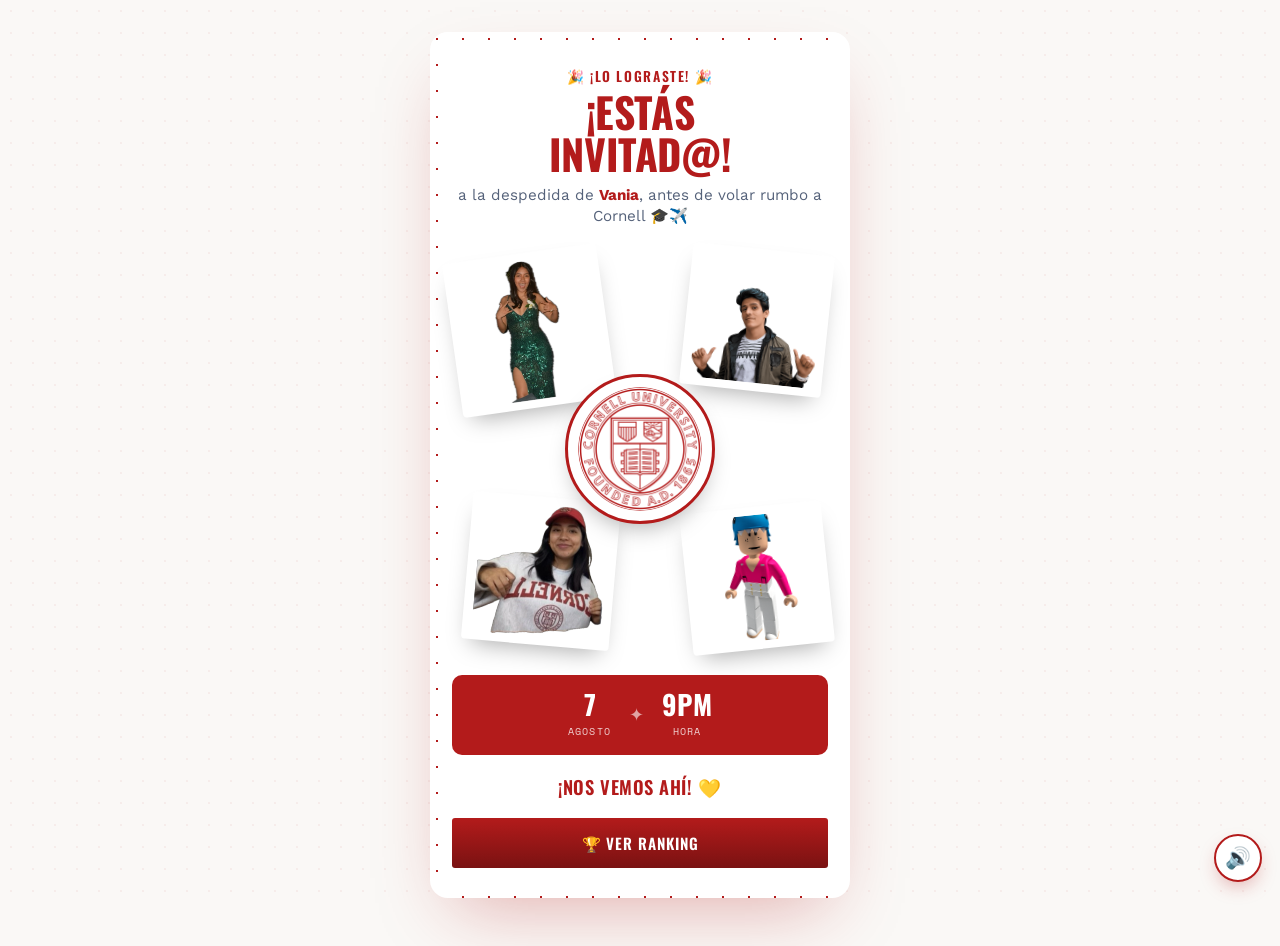
==== invitacion-final.html @ d3223956 "cambioss" ====
<!DOCTYPE html>
<html lang="es">
<head>
<meta charset="UTF-8">
<meta name="viewport" content="width=device-width, initial-scale=1.0, maximum-scale=1.0">
<title>Estás invitada — Despedida de Vania</title>
<link rel="preconnect" href="https://fonts.googleapis.com">
<link rel="preconnect" href="https://fonts.gstatic.com" crossorigin>
<link href="https://fonts.googleapis.com/css2?family=Oswald:wght@500;600;700&family=Space+Mono:wght@400;700&family=Work+Sans:wght@400;500;600&display=swap" rel="stylesheet">
<link rel="stylesheet" href="style.css">
</head>
<body>

  <section id="pantalla-invitacion" class="pantalla activa">
    <div class="poster-fiesta">

      <p class="eyebrow-fiesta">🎉 ¡LO LOGRASTE! 🎉</p>
      <h1 class="titulo-fiesta">¡Estás<br>invitad@!</h1>
      <p class="subtexto-fiesta">a la despedida de <strong>Vania</strong>, antes de volar rumbo a Cornell 🎓✈️</p>

      <div class="collage-fotos" id="collage-fotos"></div>

      <div class="banner-evento">
        <div class="dato-evento">
          <span class="dato-numero">7</span>
          <span class="dato-label">Agosto</span>
        </div>
        <div class="dato-divisor">✦</div>
        <div class="dato-evento">
          <span class="dato-numero">9PM</span>
          <span class="dato-label">Hora</span>
        </div>
      </div>

      <p class="texto-final-fiesta">¡Nos vemos ahí! 💛</p>

      <a href="ranking.html" class="btn-dorado btn-ver-ranking">🏆 Ver ranking</a>
    </div>
  </section>

  <script>window.CANCION_PERSONALIZADA = 'assets/musica/67.mp3';</script>
  <script src="musica.js"></script>
  <script src="invitacion-final.js"></script>
</body>
</html>
---- style.css ----
/* ===== TOKENS — Cornell (rojo & blanco) ===== */
:root{
  --rojo-cornell: #B31B1B;
  --rojo-oscuro: #7A1212;
  --rojo-suave: #E8A0A0;
  --blanco: #FFFFFF;
  --hueso: #FAF8F6;
  --gris-linea: #E3DEDA;
  --texto-oscuro: #241414;
  --texto-tenue: #8A7B7B;
  --verde-ok: #4C7A4C;

  --fuente-display: 'Oswald', sans-serif;
  --fuente-cuerpo: 'Work Sans', sans-serif;
  --fuente-mono: 'Space Mono', monospace;
}

*{ box-sizing: border-box; }

html, body{
  margin: 0;
  padding: 0;
  min-height: 100vh;
  background: var(--hueso);
  color: var(--texto-oscuro);
  font-family: var(--fuente-cuerpo);
  overflow-x: hidden;
}

/* textura sutil de líneas finas, tipo papel académico */
body::before{
  content: "";
  position: fixed;
  inset: 0;
  background-image: radial-gradient(rgba(179,27,27,0.05) 1px, transparent 1px);
  background-size: 22px 22px;
  pointer-events: none;
  z-index: 0;
}

@media (prefers-reduced-motion: reduce){
  *{ animation-duration: 0.01ms !important; transition-duration: 0.01ms !important; }
}

.eyebrow{
  font-family: var(--fuente-display);
  font-weight: 600;
  letter-spacing: 0.2em;
  font-size: 0.72rem;
  color: var(--rojo-cornell);
  margin: 0 0 8px;
  text-transform: uppercase;
}

.tagline-varsity{
  font-family: var(--fuente-mono);
  font-size: 0.68rem;
  letter-spacing: 0.12em;
  color: var(--texto-tenue);
  text-transform: uppercase;
  margin: -4px 0 14px;
}

.subtexto{
  color: var(--texto-tenue);
  font-size: 0.95rem;
  line-height: 1.5;
  margin: 8px 0 20px;
}

/* ===== PANTALLAS ===== */
.pantalla{
  display: none;
  min-height: 100vh;
  width: 100%;
  position: relative;
  z-index: 1;
  padding: 32px 20px 48px;
  align-items: center;
  justify-content: center;
}
.pantalla.activa{ display: flex; flex-direction: column; }

/* ===== PANTALLA NOMBRE ===== */
#pantalla-nombre{ align-items: center; }

.tarjeta-boarding{
  background: var(--blanco);
  color: var(--texto-oscuro);
  border-radius: 4px;
  max-width: 360px;
  width: 100%;
  padding: 36px 28px;
  position: relative;
  box-shadow: 0 30px 60px -20px rgba(179,27,27,0.25);
  border-left: 7px solid var(--rojo-cornell);
  border-top: 1px solid var(--gris-linea);
}

.titulo-principal{
  font-family: var(--fuente-display);
  font-weight: 700;
  font-size: 2.3rem;
  line-height: 1.05;
  margin: 0 0 12px;
  color: var(--rojo-cornell);
  text-transform: uppercase;
  letter-spacing: -0.01em;
}

.tarjeta-boarding .subtexto{ color: #6B5C5C; }

#input-nombre{
  width: 100%;
  padding: 14px 16px;
  border-radius: 3px;
  border: 1.5px solid var(--gris-linea);
  background: var(--hueso);
  font-family: var(--fuente-cuerpo);
  font-size: 1rem;
  color: var(--texto-oscuro);
  margin-bottom: 14px;
  outline: none;
}
#input-nombre:focus{
  border-color: var(--rojo-cornell);
  box-shadow: 0 0 0 3px rgba(179,27,27,0.12);
}

.btn-dorado{
  width: 100%;
  padding: 14px 16px;
  border: none;
  border-radius: 3px;
  background: linear-gradient(180deg, var(--rojo-cornell), var(--rojo-oscuro));
  color: var(--blanco);
  font-family: var(--fuente-display);
  font-weight: 600;
  font-size: 0.95rem;
  letter-spacing: 0.06em;
  text-transform: uppercase;
  cursor: pointer;
  transition: transform 0.15s ease, box-shadow 0.15s ease;
}
.btn-dorado:hover{ transform: translateY(-1px); box-shadow: 0 8px 20px -8px rgba(179,27,27,0.45); }
.btn-dorado:active{ transform: translateY(0); }
.btn-dorado:focus-visible{ outline: 3px solid var(--rojo-oscuro); outline-offset: 2px; }

.error-nombre{
  color: var(--rojo-cornell);
  font-size: 0.82rem;
  margin: 10px 0 0;
  font-family: var(--fuente-mono);
  display: none;
}
.error-nombre.visible{ display: block; }

/* ===== PANTALLA MAPA ===== */
#pantalla-mapa{ flex-direction: column; align-items: center; }

.encabezado-mapa{
  text-align: center;
  max-width: 420px;
  margin-bottom: 8px;
}

.titulo-mapa{
  font-family: var(--fuente-display);
  font-weight: 700;
  font-size: 1.7rem;
  margin: 0;
  color: var(--texto-oscuro);
  text-transform: uppercase;
}
#nombre-jugadora{ color: var(--rojo-cornell); }

/* Ruta horizontal, de izquierda (Lima) a derecha (Nueva York) */
.mapa-vuelo{
  position: relative;
  width: 100%;
  max-width: 600px;
  aspect-ratio: 380 / 260;
  margin: 28px auto 0;
  border-radius: 10px;
  overflow: hidden;
  border: 2px solid var(--rojo-cornell);
  background-image: linear-gradient(rgba(250,248,246,0.35), rgba(250,248,246,0.35)), url('assets/imagenes/mapa-fondo.png');
  background-size: cover;
  background-position: center;
}

.ruta-svg{
  position: absolute;
  inset: 0;
  width: 100%;
  height: 100%;
}

.avion{
  position: absolute;
  width: 34px;
  height: 34px;
  left: 26.6%;
  top: 89%;
  transform: translate(-50%, -50%) rotate(-30deg);
  transition: left 1.1s cubic-bezier(0.4,0,0.2,1), top 1.1s cubic-bezier(0.4,0,0.2,1), transform 1.1s ease;
  filter: drop-shadow(0 6px 10px rgba(179,27,27,0.35));
  z-index: 3;
}
.avion.en-nivel-2{ left: 58.3%; top: 20.3%; transform: translate(-50%, -50%) rotate(20deg); }

.sello{
  position: absolute;
  transform: translate(-50%, -50%);
  display: flex;
  flex-direction: column;
  align-items: center;
  gap: 6px;
  background: none;
  border: none;
  cursor: pointer;
  z-index: 2;
  padding: 0;
  font-family: var(--fuente-cuerpo);
}
.sello:focus-visible .sello-anillo{ outline: 3px solid var(--rojo-oscuro); outline-offset: 3px; }

/* Posiciones calzadas con los pines reales de la foto de fondo */
.sello-1{ left: 26.6%; top: 89%; }
.sello-2{ left: 58.3%; top: 20.3%; }

.sello-anillo{
  width: 36px;
  height: 36px;
  border-radius: 50%;
  border: 2px solid var(--rojo-cornell);
  background: var(--blanco);
  display: flex;
  align-items: center;
  justify-content: center;
  font-size: 1rem;
  position: relative;
  transition: transform 0.2s ease, box-shadow 0.2s ease;
  box-shadow: 0 8px 18px -8px rgba(179,27,27,0.35);
}
.sello:not(.bloqueado):hover .sello-anillo{
  transform: scale(1.06);
  box-shadow: 0 0 0 4px rgba(179,27,27,0.15), 0 10px 24px -8px rgba(179,27,27,0.35);
}

.sello-candado{
  position: absolute;
  bottom: -2px;
  right: -2px;
  background: var(--rojo-cornell);
  color: var(--blanco);
  border-radius: 50%;
  width: 14px;
  height: 14px;
  display: flex;
  align-items: center;
  justify-content: center;
  font-size: 0.5rem;
}

.sello:not(.bloqueado) .sello-candado{ display: none; }

.sello.bloqueado .sello-anillo{
  border-color: var(--gris-linea);
  filter: grayscale(0.5) brightness(0.97);
  cursor: not-allowed;
}
.sello.bloqueado{ cursor: not-allowed; }

.sello.completado .sello-anillo{
  border-style: solid;
  border-color: var(--verde-ok);
  box-shadow: 0 0 0 4px rgba(76,122,76,0.15);
}

.sello-nombre{
  font-family: var(--fuente-display);
  font-weight: 600;
  font-size: 0.78rem;
  color: var(--texto-oscuro);
}

.sello-estado{
  font-family: var(--fuente-mono);
  font-size: 0.58rem;
  letter-spacing: 0.05em;
  color: var(--texto-tenue);
  background: var(--blanco);
  border: 1px solid var(--gris-linea);
  padding: 1px 6px;
  border-radius: 20px;
  white-space: nowrap;
}

.pie-mapa{
  margin-top: 22px;
  text-align: center;
}
#mensaje-progreso{
  font-family: var(--fuente-mono);
  font-size: 0.8rem;
  color: var(--rojo-cornell);
  letter-spacing: 0.02em;
}

.link-ranking{
  font-family: var(--fuente-mono);
  font-size: 0.75rem;
  margin-top: 8px;
}
.link-ranking a{ color: var(--texto-tenue); }

@media (min-width: 480px){
  .titulo-principal{ font-size: 3rem; }
}

/* ===== JUEGO: QUIZ ===== */
.contenedor-juego{
  width: 100%;
  max-width: 420px;
  margin: 0 auto;
}

.cabecera-juego{ text-align: center; margin-bottom: 22px; }

.titulo-juego{
  font-family: var(--fuente-display);
  font-weight: 700;
  font-size: 1.5rem;
  margin: 4px 0 18px;
  color: var(--rojo-cornell);
  text-transform: uppercase;
}

.barra-progreso{
  display: flex;
  gap: 6px;
  justify-content: center;
}
.punto-progreso{
  width: 34px;
  height: 5px;
  border-radius: 3px;
  background: var(--gris-linea);
  transition: background 0.2s ease;
}
.punto-progreso.activo{ background: var(--rojo-cornell); }
.punto-progreso.hecho{ background: var(--verde-ok); }

.tarjeta-pregunta{
  background: var(--blanco);
  border-radius: 6px;
  padding: 28px 22px;
  box-shadow: 0 20px 45px -20px rgba(179,27,27,0.25);
  border-top: 1px solid var(--gris-linea);
}

.pregunta-numero{
  font-family: var(--fuente-mono);
  font-size: 0.7rem;
  letter-spacing: 0.15em;
  color: var(--texto-tenue);
  text-transform: uppercase;
  margin: 0 0 8px;
}

.pregunta-texto{
  font-family: var(--fuente-display);
  font-weight: 600;
  font-size: 1.3rem;
  color: var(--texto-oscuro);
  margin: 0 0 20px;
  line-height: 1.3;
}

.opciones-lista{
  display: flex;
  flex-direction: column;
  gap: 10px;
}

.opcion-btn{
  text-align: left;
  padding: 13px 16px;
  border-radius: 5px;
  border: 1.5px solid var(--gris-linea);
  background: var(--hueso);
  font-family: var(--fuente-cuerpo);
  font-size: 0.95rem;
  color: var(--texto-oscuro);
  cursor: pointer;
  transition: border-color 0.15s ease, background 0.15s ease, transform 0.1s ease;
}
.opcion-btn:hover:not(:disabled){
  border-color: var(--rojo-cornell);
  transform: translateX(2px);
}
.opcion-btn:focus-visible{ outline: 3px solid var(--rojo-oscuro); outline-offset: 2px; }

.opcion-btn.correcta{
  border-color: var(--verde-ok);
  background: rgba(76,122,76,0.08);
  font-weight: 600;
}
.opcion-btn.incorrecta{
  border-color: var(--rojo-cornell);
  background: rgba(179,27,27,0.06);
}
.opcion-btn:disabled{ cursor: default; }

.btn-siguiente{
  margin-top: 18px;
}
.btn-siguiente:disabled{
  opacity: 0.45;
  cursor: not-allowed;
}

/* ===== PANTALLA RESULTADO ===== */
#pantalla-resultado{ align-items: center; }

.tarjeta-resultado{ text-align: center; }

.resultado-emoji{ font-size: 3rem; margin-bottom: 6px; }

.resultado-titulo{ font-size: 2rem; margin-bottom: 6px; }

.resultado-puntaje{
  font-family: var(--fuente-mono);
  font-size: 1.1rem;
  color: var(--texto-oscuro);
  margin: 0 0 10px;
}

/* ===== JUEGO: MEMORIA ===== */
.contenedor-memoria{ max-width: 480px; }

.marcadores-memoria{
  display: flex;
  justify-content: center;
  gap: 22px;
  margin-top: 10px;
}
.marcador{
  font-family: var(--fuente-mono);
  font-size: 0.8rem;
  color: var(--texto-tenue);
}
.marcador strong{
  color: var(--rojo-cornell);
  font-size: 1rem;
}

.tablero-memoria{
  display: grid;
  grid-template-columns: repeat(4, 1fr);
  gap: 8px;
  margin-top: 18px;
}
@media (min-width: 420px){
  .tablero-memoria{ grid-template-columns: repeat(5, 1fr); gap: 10px; }
}

.carta{
  aspect-ratio: 1 / 1;
  perspective: 800px;
  cursor: pointer;
  background: none;
  border: none;
  padding: 0;
}
.carta:disabled{ cursor: default; }

.carta-interior{
  position: relative;
  width: 100%;
  height: 100%;
  transition: transform 0.5s cubic-bezier(0.4,0,0.2,1);
  transform-style: preserve-3d;
}
.carta.volteada .carta-interior,
.carta.encontrada .carta-interior{
  transform: rotateY(180deg);
}

.carta-cara{
  position: absolute;
  inset: 0;
  backface-visibility: hidden;
  border-radius: 6px;
  overflow: hidden;
  display: flex;
  align-items: center;
  justify-content: center;
}

.carta-reverso{
  background: var(--blanco);
  border: 2px solid var(--rojo-cornell);
  padding: 14%;
}
.carta-reverso img{
  width: 100%;
  height: 100%;
  object-fit: contain;
}

.carta-frente{
  transform: rotateY(180deg);
  border: 2px solid var(--rojo-cornell);
}
.carta-frente img{
  width: 100%;
  height: 100%;
  object-fit: cover;
}

.carta.encontrada .carta-frente{
  border-color: var(--verde-ok);
  opacity: 0.85;
}

.carta.error .carta-reverso{
  border-color: var(--rojo-oscuro);
  animation: sacudir 0.35s ease;
}
@keyframes sacudir{
  0%, 100%{ transform: translateX(0); }
  25%{ transform: translateX(-4px); }
  75%{ transform: translateX(4px); }
}

/* ===== BOTÓN FLOTANTE DE MÚSICA ===== */
#boton-musica{
  position: fixed;
  bottom: 18px;
  right: 18px;
  width: 48px;
  height: 48px;
  border-radius: 50%;
  border: 2px solid var(--rojo-cornell);
  background: var(--blanco);
  font-size: 1.3rem;
  display: flex;
  align-items: center;
  justify-content: center;
  cursor: pointer;
  box-shadow: 0 8px 20px -6px rgba(179,27,27,0.4);
  z-index: 50;
  transition: transform 0.15s ease;
}
#boton-musica:hover{ transform: scale(1.08); }
#boton-musica:active{ transform: scale(0.95); }

.oculto{ display: none !important; }

.video-resultado-wrapper{
  position: relative;
  margin-bottom: 14px;
}

.video-resultado{
  width: 100%;
  display: block;
  border-radius: 6px;
  border: 2px solid var(--rojo-cornell);
}

.btn-play-video{
  position: absolute;
  top: 50%;
  left: 50%;
  transform: translate(-50%, -50%);
  width: 60px;
  height: 60px;
  border-radius: 50%;
  border: none;
  background: rgba(179,27,27,0.9);
  color: var(--blanco);
  font-size: 1.4rem;
  display: flex;
  align-items: center;
  justify-content: center;
  cursor: pointer;
  box-shadow: 0 8px 20px -6px rgba(0,0,0,0.5);
}
.btn-play-video:hover{ background: var(--rojo-cornell); }

/* ===== JUEGO: FLAPPY ===== */
.contenedor-flappy{ max-width: 380px; text-align: center; }

.subtexto-flappy{
  color: var(--texto-tenue);
  font-size: 0.85rem;
  margin: 4px 0 18px;
}

.lienzo-wrapper{
  position: relative;
  width: 100%;
  max-width: 360px;
  margin: 0 auto;
  border-radius: 8px;
  overflow: hidden;
  border: 2px solid var(--rojo-cornell);
  box-shadow: 0 20px 45px -20px rgba(179,27,27,0.3);
  line-height: 0;
}

#lienzo-flappy{
  width: 100%;
  height: auto;
  display: block;
  background: var(--hueso);
}

.overlay-puntaje{
  position: absolute;
  top: 14px;
  left: 50%;
  transform: translateX(-50%);
  font-family: var(--fuente-mono);
  font-weight: 700;
  font-size: 2rem;
  color: var(--rojo-cornell);
  text-shadow: 0 2px 0 var(--blanco), 0 -2px 0 var(--blanco), 2px 0 0 var(--blanco), -2px 0 0 var(--blanco);
  pointer-events: none;
}

.overlay-inicio{
  position: absolute;
  inset: 0;
  display: flex;
  align-items: center;
  justify-content: center;
  background: rgba(250,248,246,0.55);
  cursor: pointer;
}
.overlay-inicio.oculto{ display: none; }

.overlay-titulo{
  font-family: var(--fuente-display);
  font-weight: 600;
  font-size: 1.3rem;
  color: var(--rojo-cornell);
  background: var(--blanco);
  padding: 12px 22px;
  border-radius: 30px;
  border: 2px solid var(--rojo-cornell);
  box-shadow: 0 10px 25px -10px rgba(179,27,27,0.4);
}

/* ===== PÁGINA FINAL: PÓSTER DE FIESTA ===== */
#pantalla-invitacion{ align-items: center; }

.poster-fiesta{
  max-width: 420px;
  width: 100%;
  text-align: center;
  background: var(--blanco);
  border-radius: 18px;
  padding: 34px 22px 30px;
  position: relative;
  overflow: hidden;
  box-shadow: 0 30px 70px -25px rgba(179,27,27,0.35);
  background-image: radial-gradient(var(--rojo-cornell) 1.5px, transparent 1.5px);
  background-size: 26px 26px;
  background-position: -6px -6px;
}
.poster-fiesta::before{
  content: "";
  position: absolute;
  inset: 10px;
  background: var(--blanco);
  border-radius: 12px;
  z-index: 0;
}
.poster-fiesta > *{ position: relative; z-index: 1; }

.eyebrow-fiesta{
  font-family: var(--fuente-display);
  font-weight: 600;
  letter-spacing: 0.12em;
  font-size: 0.85rem;
  color: var(--rojo-cornell);
  text-transform: uppercase;
  margin: 0 0 4px;
}

.titulo-fiesta{
  font-family: var(--fuente-display);
  font-weight: 700;
  font-size: 2.6rem;
  line-height: 1.02;
  text-transform: uppercase;
  color: var(--rojo-cornell);
  margin: 0 0 10px;
  letter-spacing: -0.01em;
}

.subtexto-fiesta{
  font-family: var(--fuente-cuerpo);
  font-size: 0.95rem;
  color: #55627a;
  margin: 0 0 22px;
  line-height: 1.4;
}
.subtexto-fiesta strong{ color: var(--rojo-cornell); }

/* ---- Collage de polaroids ---- */
.collage-fotos{
  position: relative;
  height: 380px;
  margin: 10px auto 26px;
}

.polaroid{
  position: absolute;
  background: var(--blanco);
  padding: 8px 8px 8px;
  border-radius: 4px;
  box-shadow: 0 12px 24px -10px rgba(0,0,0,0.35);
  transform: rotate(var(--rot));
  animation: flotar 4.5s ease-in-out infinite;
}

.polaroid img{
  display: block;
  width: 100%;
  height: 100%;
  object-fit: cover;
  border-radius: 2px;
  animation: respirar-foto 3.5s ease-in-out infinite;
}

.foto-1{ width: 155px; height: 155px; top: 4px; left: 0; z-index: 2; }
.foto-2{ width: 142px; height: 142px; top: 0; right: 0; z-index: 2; }
.foto-3{ width: 148px; height: 148px; bottom: 4px; left: 4%; z-index: 2; }
.foto-4{ width: 142px; height: 142px; bottom: 0; right: 0; z-index: 2; }

.foto-logo{
  width: 150px;
  height: 150px;
  top: 50%;
  left: 50%;
  transform: translate(-50%, -50%) rotate(0deg);
  z-index: 3;
  border: 3px solid var(--rojo-cornell);
  border-radius: 50%;
  padding: 10px;
  animation: flotar-logo 3.5s ease-in-out infinite;
}
.foto-logo img{
  border-radius: 50%;
  object-fit: contain;
  animation: respirar-foto 3.5s ease-in-out infinite;
}

@keyframes respirar-foto{
  0%, 100%{ transform: scale(1); }
  50%{ transform: scale(1.14); }
}

@keyframes flotar{
  0%, 100%{ transform: rotate(var(--rot)) translateY(0); }
  50%{ transform: rotate(var(--rot)) translateY(-8px); }
}

@keyframes flotar-logo{
  0%, 100%{ transform: translate(-50%, -50%) scale(1); }
  50%{ transform: translate(-50%, -50%) scale(1.06); }
}

/* ---- Banner de fecha/hora ---- */
.banner-evento{
  display: flex;
  align-items: center;
  justify-content: center;
  gap: 18px;
  background: var(--rojo-cornell);
  border-radius: 10px;
  padding: 16px 10px;
  margin-bottom: 18px;
}

.dato-evento{
  display: flex;
  flex-direction: column;
  align-items: center;
}

.dato-numero{
  font-family: var(--fuente-display);
  font-weight: 700;
  font-size: 1.7rem;
  color: var(--blanco);
  text-transform: uppercase;
  line-height: 1;
}

.dato-label{
  font-family: var(--fuente-mono);
  font-size: 0.65rem;
  letter-spacing: 0.1em;
  text-transform: uppercase;
  color: rgba(255,255,255,0.8);
  margin-top: 4px;
}

.dato-divisor{
  color: rgba(255,255,255,0.6);
  font-size: 1.1rem;
}

.texto-final-fiesta{
  font-family: var(--fuente-display);
  font-weight: 600;
  font-size: 1.15rem;
  color: var(--rojo-cornell);
  text-transform: uppercase;
  letter-spacing: 0.03em;
  margin: 0 0 18px;
}

.btn-ver-ranking{
  display: block;
  text-decoration: none;
  text-align: center;
}

@media (min-width: 420px){
  .collage-fotos{ height: 400px; }
}

/* ===== PÁGINA: RANKING ===== */
.contenedor-ranking{
  width: 100%;
  max-width: 420px;
  margin: 0 auto;
}

.lista-ranking{
  display: flex;
  flex-direction: column;
  gap: 8px;
  margin-bottom: 24px;
}

.cargando-ranking{
  text-align: center;
  color: var(--texto-tenue);
  font-family: var(--fuente-cuerpo);
  padding: 30px 0;
}

.fila-ranking{
  display: flex;
  align-items: center;
  gap: 12px;
  background: var(--blanco);
  border: 2px solid var(--gris-linea);
  border-radius: 8px;
  padding: 12px 14px;
}

.ranking-posicion{
  font-family: var(--fuente-display);
  font-weight: 700;
  font-size: 1.1rem;
  color: var(--rojo-cornell);
  min-width: 34px;
}

.ranking-nombre{
  font-family: var(--fuente-display);
  font-weight: 600;
  font-size: 1rem;
  text-transform: uppercase;
  color: var(--texto-oscuro);
  flex: 1;
}

.ranking-puntajes{
  display: flex;
  gap: 10px;
}

.ranking-dato{
  font-family: var(--fuente-mono);
  font-size: 0.78rem;
  color: var(--texto-tenue);
}

.btn-volver-mapa{
  display: block;
  text-align: center;
  text-decoration: none;
}
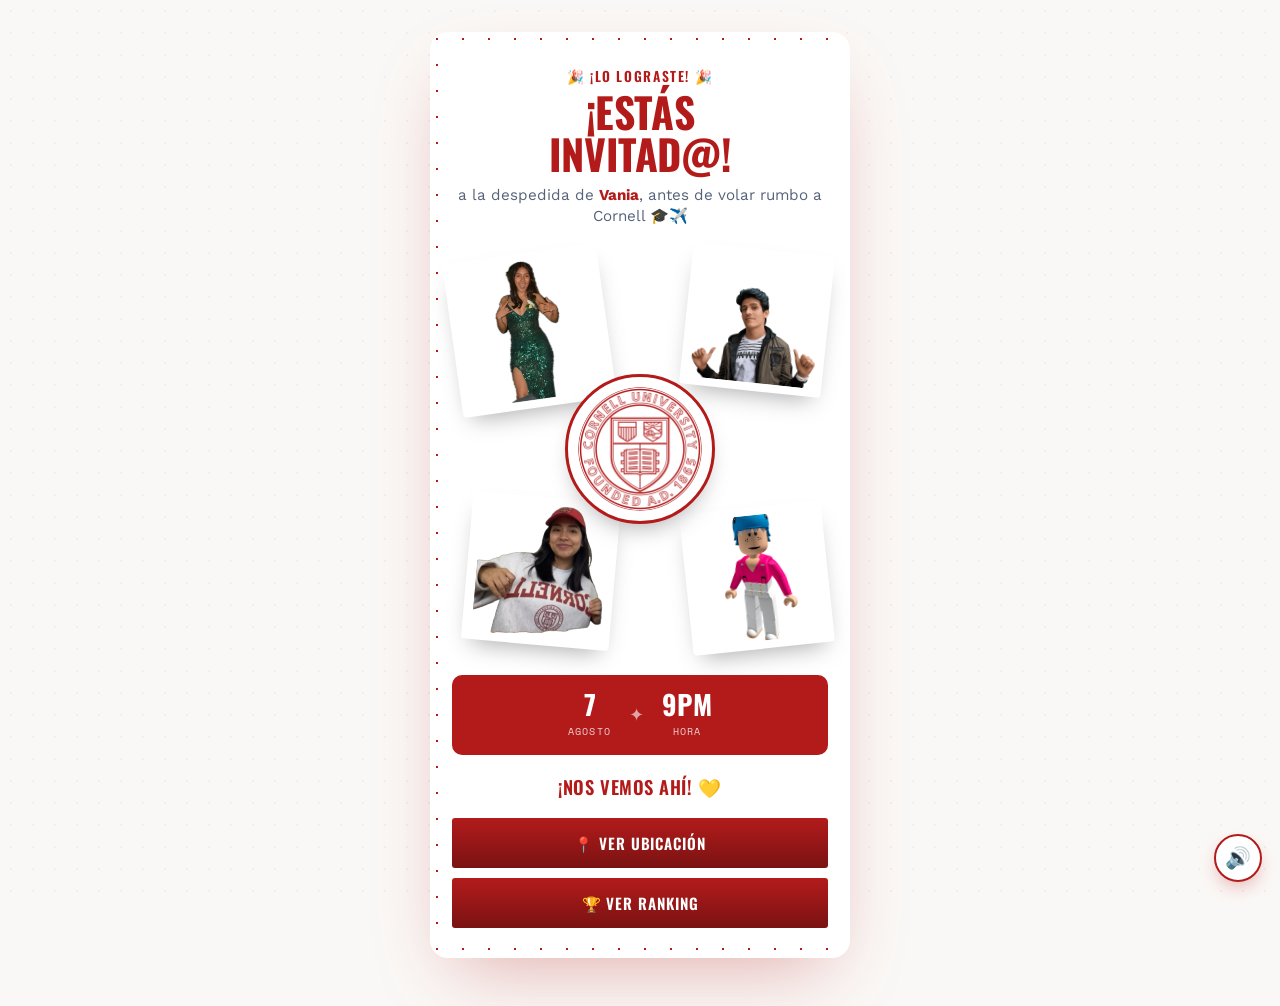
==== commit b514bb5b: "asas" ====
--- a/invitacion-final.html
+++ b/invitacion-final.html
@@ -3,7 +3,7 @@
 <head>
 <meta charset="UTF-8">
 <meta name="viewport" content="width=device-width, initial-scale=1.0, maximum-scale=1.0">
-<title>Estás invitada — Despedida de Vania</title>
+<title>Estás invitad@ — Despedida de Vania</title>
 <link rel="preconnect" href="https://fonts.googleapis.com">
 <link rel="preconnect" href="https://fonts.gstatic.com" crossorigin>
 <link href="https://fonts.googleapis.com/css2?family=Oswald:wght@500;600;700&family=Space+Mono:wght@400;700&family=Work+Sans:wght@400;500;600&display=swap" rel="stylesheet">
@@ -34,9 +34,24 @@
 
       <p class="texto-final-fiesta">¡Nos vemos ahí! 💛</p>
 
+      <button id="btn-ver-ubicacion" type="button" class="btn-dorado btn-ver-ubicacion">📍 Ver ubicación</button>
       <a href="ranking.html" class="btn-dorado btn-ver-ranking">🏆 Ver ranking</a>
     </div>
   </section>
+
+  <div id="modal-ubicacion" class="modal-ubicacion oculto">
+    <div class="modal-contenido">
+      <button id="btn-cerrar-mapa" type="button" class="btn-cerrar-modal">✕</button>
+      <a class="link-abrir-maps" target="_blank" rel="noopener"
+         href="https://www.google.com/maps/search/?api=1&query=Morococha+135,+Lima+15024">
+        Abrir en Maps ↗
+      </a>
+      <iframe
+        src="https://www.google.com/maps/embed?pb=!1m18!1m12!1m3!1d396.5062681514528!2d-76.94958858126546!3d-12.074857401282227!2m3!1f0!2f0!3f0!3m2!1i1024!2i768!4f13.1!3m3!1m2!1s0x9105c6e466599591%3A0xf0528ea837544e8f!2sMorococha%20135%2C%20Lima%2015024!5e1!3m2!1ses!2spe!4v1785312203668!5m2!1ses!2spe"
+        width="600" height="450" style="border:0;" allowfullscreen="" loading="lazy"
+        referrerpolicy="strict-origin-when-cross-origin"></iframe>
+    </div>
+  </div>
 
   <script>window.CANCION_PERSONALIZADA = 'assets/musica/67.mp3';</script>
   <script src="musica.js"></script>
--- a/style.css
+++ b/style.css
@@ -833,6 +833,69 @@
   text-align: center;
 }
 
+.btn-ver-ubicacion{
+  margin-bottom: 10px;
+}
+
+/* ---- Modal de ubicación ---- */
+.modal-ubicacion{
+  position: fixed;
+  inset: 0;
+  background: rgba(15,10,10,0.65);
+  display: flex;
+  align-items: center;
+  justify-content: center;
+  padding: 18px;
+  z-index: 200;
+}
+
+.modal-contenido{
+  background: var(--blanco);
+  border-radius: 10px;
+  max-width: 400px;
+  width: 100%;
+  padding: 16px;
+  position: relative;
+  box-shadow: 0 30px 60px -20px rgba(0,0,0,0.5);
+}
+
+.btn-cerrar-modal{
+  position: absolute;
+  top: -12px;
+  right: -12px;
+  background: var(--rojo-cornell);
+  color: var(--blanco);
+  border: 2px solid var(--blanco);
+  border-radius: 50%;
+  width: 32px;
+  height: 32px;
+  font-size: 0.9rem;
+  cursor: pointer;
+  display: flex;
+  align-items: center;
+  justify-content: center;
+}
+
+.link-abrir-maps{
+  display: block;
+  margin-bottom: 10px;
+  color: var(--rojo-cornell);
+  font-family: var(--fuente-display);
+  font-weight: 600;
+  text-decoration: none;
+  text-transform: uppercase;
+  font-size: 0.85rem;
+  letter-spacing: 0.04em;
+}
+
+.modal-contenido iframe{
+  width: 100%;
+  height: 260px;
+  border: 0;
+  border-radius: 6px;
+  display: block;
+}
+
 @media (min-width: 420px){
   .collage-fotos{ height: 400px; }
 }
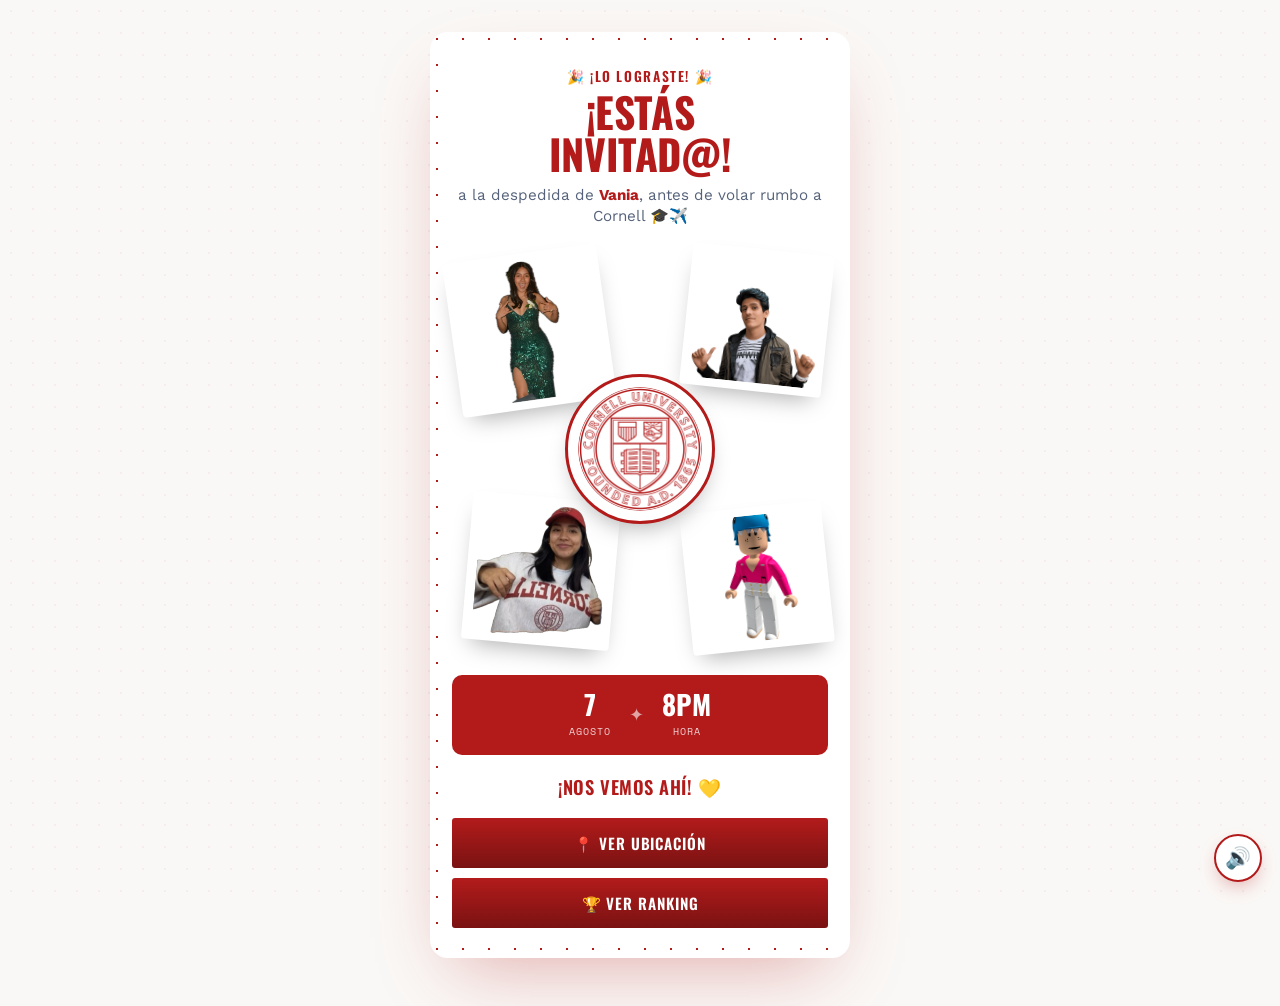
==== commit d915b048: "AHORA SI ULTIMO :(" ====
--- a/invitacion-final.html
+++ b/invitacion-final.html
@@ -27,7 +27,7 @@
         </div>
         <div class="dato-divisor">✦</div>
         <div class="dato-evento">
-          <span class="dato-numero">9PM</span>
+          <span class="dato-numero">8PM</span>
           <span class="dato-label">Hora</span>
         </div>
       </div>
--- a/style.css
+++ b/style.css
@@ -220,7 +220,7 @@
   border: none;
   cursor: pointer;
   z-index: 2;
-  padding: 0;
+  padding: 10px;
   font-family: var(--fuente-cuerpo);
 }
 .sello:focus-visible .sello-anillo{ outline: 3px solid var(--rojo-oscuro); outline-offset: 3px; }
@@ -230,15 +230,15 @@
 .sello-2{ left: 58.3%; top: 20.3%; }
 
 .sello-anillo{
-  width: 36px;
-  height: 36px;
+  width: 52px;
+  height: 52px;
   border-radius: 50%;
-  border: 2px solid var(--rojo-cornell);
-  background: var(--blanco);
-  display: flex;
-  align-items: center;
-  justify-content: center;
-  font-size: 1rem;
+  border: 2.5px solid var(--rojo-cornell);
+  background: var(--blanco);
+  display: flex;
+  align-items: center;
+  justify-content: center;
+  font-size: 1.4rem;
   position: relative;
   transition: transform 0.2s ease, box-shadow 0.2s ease;
   box-shadow: 0 8px 18px -8px rgba(179,27,27,0.35);
@@ -255,12 +255,12 @@
   background: var(--rojo-cornell);
   color: var(--blanco);
   border-radius: 50%;
-  width: 14px;
-  height: 14px;
-  display: flex;
-  align-items: center;
-  justify-content: center;
-  font-size: 0.5rem;
+  width: 20px;
+  height: 20px;
+  display: flex;
+  align-items: center;
+  justify-content: center;
+  font-size: 0.68rem;
 }
 
 .sello:not(.bloqueado) .sello-candado{ display: none; }
